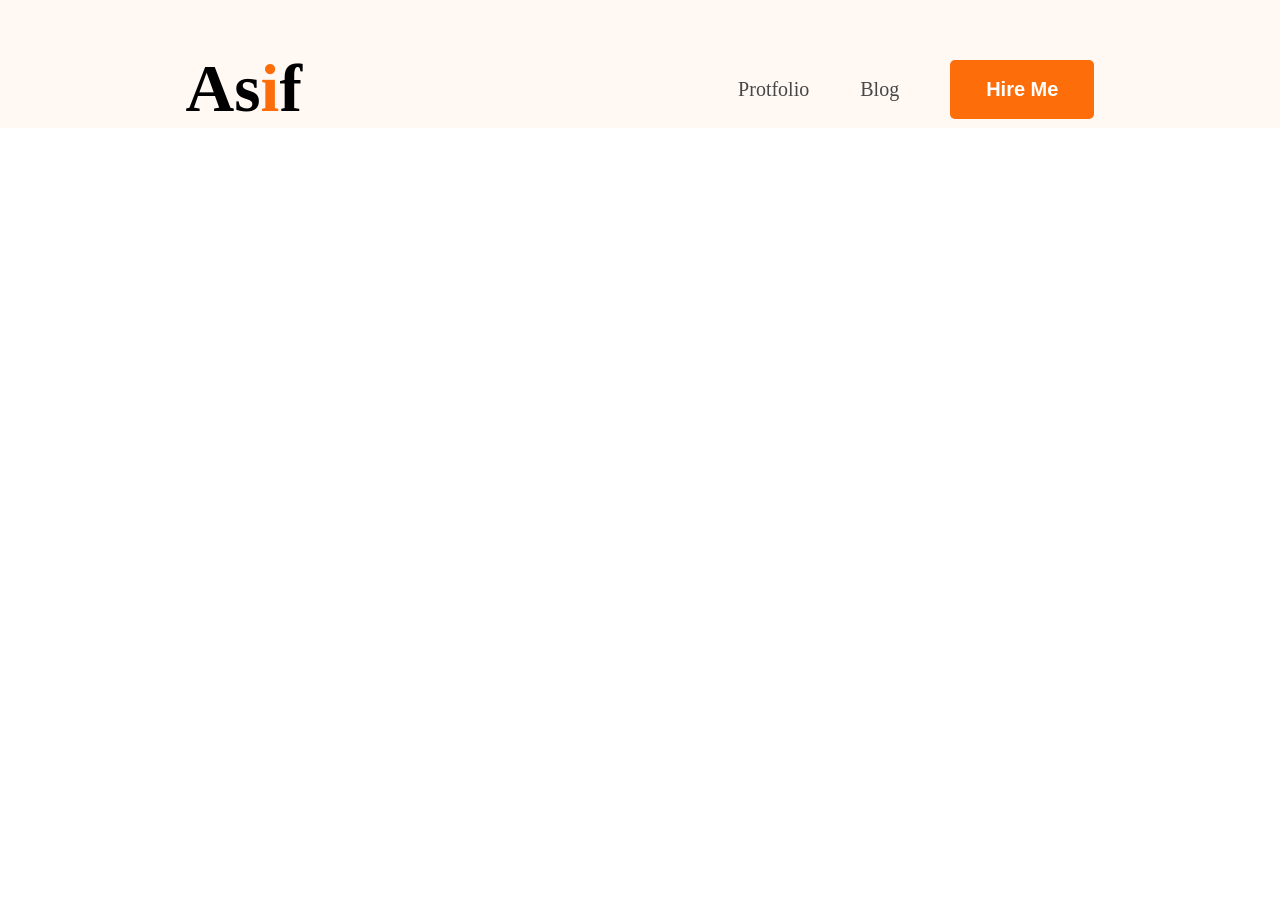
==== ownhtml.html @ 479ee10c "navbar design completed" ====
<!DOCTYPE html>
<html lang="en">
<head>
    <meta charset="UTF-8">
    <meta name="viewport" content="width=device-width, initial-scale=1.0">
    <title>Asif kabir's Protfolio</title>

    <link rel="stylesheet" href="styles/owncss.css">

    <link rel="preconnect" href="https://fonts.googleapis.com">
    <link rel="preconnect" href="https://fonts.gstatic.com" crossorigin>
    <link href="https://fonts.googleapis.com/css2?family=Open+Sans:ital,wght@0,300..800;1,300..800&display=swap"
        rel="stylesheet">

        
</head>
<body>
    <header>

        <nav>
            <div class="myname">
                <h2>As<span class="color-orange">i</span>f</h2>
            </div>

            <ul class="menu">
                <li><a href="">Protfolio</a></li>
                <li><a href="">Blog</a></li>
                <button class="btn">Hire Me</button>
            </ul>
        </nav>

    </header>
</body>
</html>
---- styles/owncss.css ----
*{
    margin: 0px;
    padding: 0px;
    box-sizing: border-box;
}

/* Shared style */
.font-open-sans{
  font-family: "Open Sans", sans-serif;
  font-optical-sizing: auto;
}

.myname{
    font-size: 45px;
    font-weight: 900px;
}

.color-orange{
    color: #FD6E0A;
}

.btn{
    color: white;
    background-color: #FD6E0A;
    font-size: 20px;
    font-weight: bold;
    padding: 18px 36px;
    border-radius: 5px;
    border: none;
}

header{
    padding-top: 50px;
    background-color: #FFF8F3;
}

nav{
    width: 71%;
    max-width: 1140px;
    margin: 0px auto;
    display: flex;
    justify-content: space-between;
    align-items: center;
}

nav .menu{
    display: flex;
    align-items: center;
    gap: 51px;
    list-style: none;
}

nav .menu a{
    font-size: 20px;
    color: #474747;
    text-decoration: none;
}
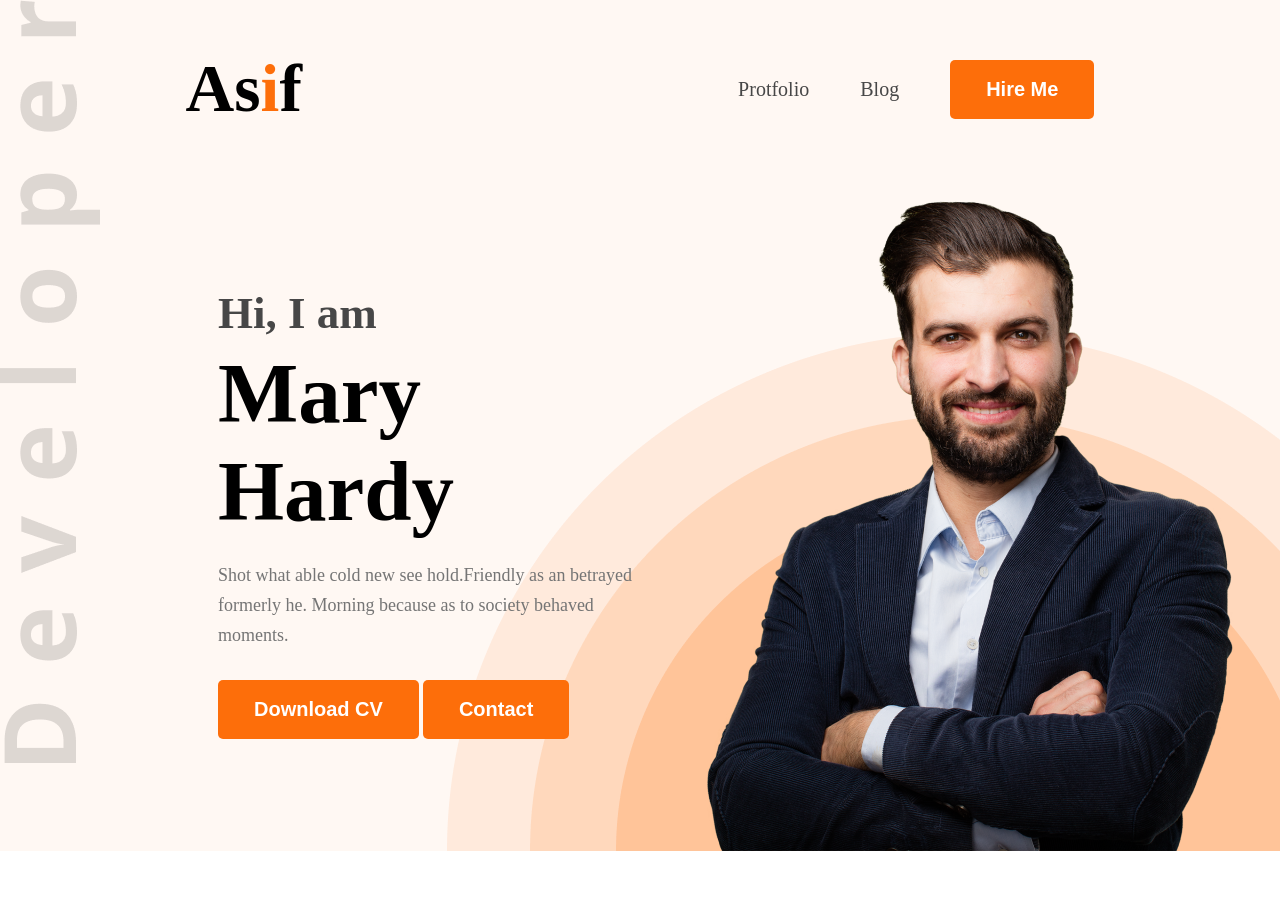
==== commit da7eb46e: "Header(Banner) Design Completed 2" ====
--- a/ownhtml.html
+++ b/ownhtml.html
@@ -29,6 +29,22 @@
             </ul>
         </nav>
 
+        <div id="banner">
+            <div class="banner-content">
+                <h2>Hi, I am</h2>
+                <h1>Mary Hardy</h1>
+                <p>Shot what able cold new see hold.Friendly as an betrayed formerly he. Morning because as to society behaved moments.</p>
+                <div class="button">
+                    <button class="btn">Download CV</button>
+                    <button class="btn">Contact</button>
+                </div>
+            </div>
+
+            <div class="banner-image">
+                <img src="images/hardy.png" alt="">
+            </div>
+        </div>
+
     </header>
 </body>
 </html>
--- a/styles/owncss.css
+++ b/styles/owncss.css
@@ -32,6 +32,9 @@
 header{
     padding-top: 50px;
     background-color: #FFF8F3;
+    background: url(../images/developer.png), url(../images/header_bg.png), #FFF8F3;
+    background-repeat: no-repeat;
+    background-position: top left, bottom right;
 }
 
 nav{
@@ -51,8 +54,50 @@
 }
 
 nav .menu a{
-    font-size: 20px;
+    font-size: 20px; 
     color: #474747;
     text-decoration: none;
 }
 
+#banner{
+    /* border: 1px solid red; */
+    margin: 47px 38px 0px 218px;
+    display: flex;
+    justify-content: space-between;
+    align-items: center;
+}
+
+#banner .banner-content{
+    max-width: 585px;
+}
+
+#banner .banner-content h2{
+    font-size: 45px;
+    font-weight: 600;
+    color: #474747;
+    margin-bottom: 5px;
+}
+
+#banner .banner-content h1{
+    font-size: 85px;
+    font-weight: bold;
+    margin-bottom: 20px;
+}
+
+#banner .banner-content p{
+    font-size: 18px;
+    line-height: 30px;
+    color: #757575;
+    margin-bottom: 30px;
+}
+
+#banner .banner-image img{
+    max-width: 584px;
+    vertical-align: middle;
+}
+
+
+
+
+
+
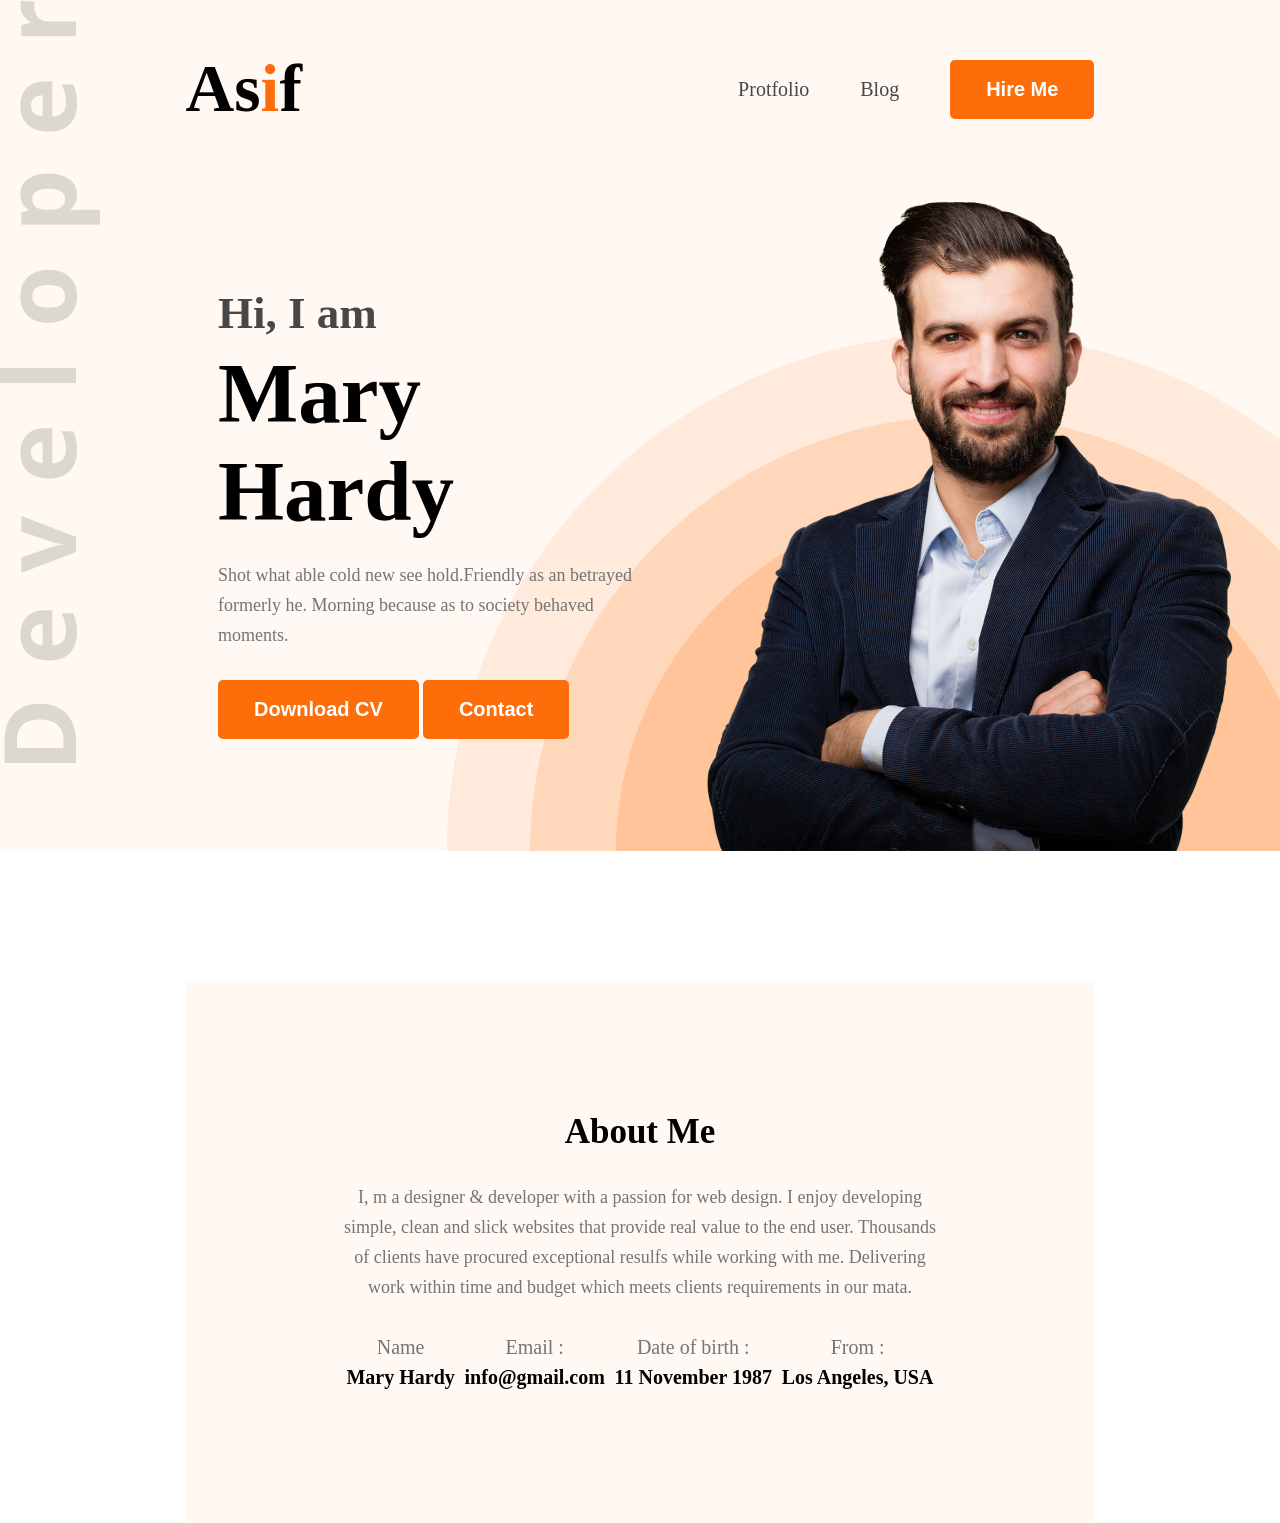
==== commit d9bf255c: "Resume Section Completed" ====
--- a/ownhtml.html
+++ b/ownhtml.html
@@ -46,5 +46,33 @@
         </div>
 
     </header>
+
+    <section id="about">
+        <div class="about-container">
+            <div class="section-heading">
+                <h2>About Me</h2>
+                <p>I, m a designer & developer with a passion for web design. I enjoy developing simple, clean and slick websites that provide real value to the end user. Thousands of clients have procured exceptional resulfs while working with me. Delivering work within time and budget which meets clients requirements in our mata.</p>
+            </div>
+
+           <div class="about-info">
+                <div class="info-card">
+                    <p>Name</p>
+                    <h4>Mary Hardy</h4>
+                </div>
+                <div class="info-card">
+                    <p>Email :</p>
+                    <h4>info@gmail.com</h4>
+                </div>
+                <div class="info-card">
+                    <p>Date of birth :</p>
+                    <h4>11 November 1987</h4>
+                </div>
+                <div class="info-card">
+                    <p>From :</p>
+                    <h4>Los Angeles, USA</h4>
+                </div>
+            </div>
+        </div>
+    </section>
 </body>
 </html>
--- a/styles/owncss.css
+++ b/styles/owncss.css
@@ -28,6 +28,32 @@
     border-radius: 5px;
     border: none;
 }
+
+.section-heading{
+    max-width: 827px;
+    text-align: center;
+}
+
+.section-heading h2{
+    font-size: 35px;
+    font-weight: bold;
+    margin-bottom: 30px;
+}
+
+.section-heading p{
+    font-size: 18px;
+    line-height: 30px;
+    color: #757575;
+    margin-bottom: 30px;
+}
+
+
+
+
+
+
+
+
 
 header{
     padding-top: 50px;
@@ -96,8 +122,36 @@
     vertical-align: middle;
 }
 
+#about{
+    padding-top: 130px;
+}
+
+#about .about-container{
+    width: 71%;
+    max-width: 1140px;
+    margin: auto;
+    padding: 131px 156px;
+    text-align: center;
+    background-color: #FFF8F3;
+}
+
+
+#about .about-container .about-info{
+    display: flex;
+    justify-content: space-around;
+}
+
+.about-info .info-card p{
+    font-size: 20px;
+    line-height: 30px;
+    color: #757575;
+}
+
+.about-info .info-card h4{
+    font-size: 20px;
+    font-weight: bold;
+    line-height: 30px;
+}
 
 
 
-
-
